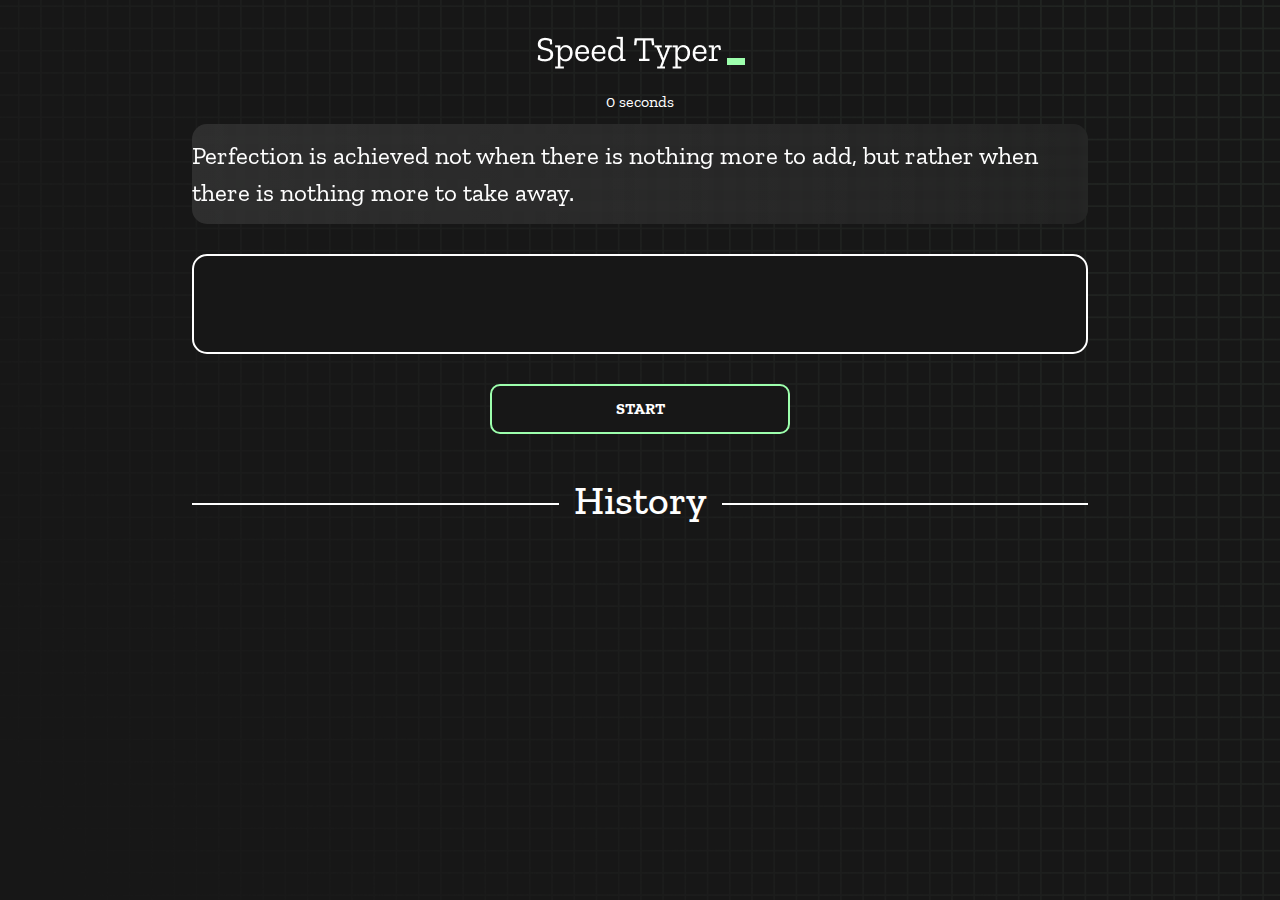
==== index.html @ 961de54b "Add files via upload" ====
<!DOCTYPE html>
<html lang="en">
  <head>
    <meta charset="UTF-8" />
    <meta http-equiv="X-UA-Compatible" content="IE=edge" />
    <meta name="viewport" content="width=device-width, initial-scale=1.0" />
    <title>Speed Monster</title>
    <link rel="stylesheet" href="https://stackpath.bootstrapcdn.com/bootstrap/4.5.2/css/bootstrap.min.css">
    <link rel="stylesheet" href="styles.css" />
    <link rel="preconnect" href="https://fonts.googleapis.com" />
    <link rel="preconnect" href="https://fonts.gstatic.com" crossorigin />
    <link
      href="https://fonts.googleapis.com/css2?family=Zilla+Slab:wght@300;400;500&display=swap"
      rel="stylesheet"
    />
    
  </head>
  <body>
    <h1 class="title"><img src="./logo.png" /></h1>
    <div id="show-time">0 seconds</div>

    <div class="box-container">
      <div id="question"></div>

      <div id="display" class="inactive"></div>

      <div class="buttons">
        <button id="starts">START</button>
      </div>

      <div class="divider-container">
        <div class="line"></div>
        <h1 class="title2">History</h1>
        <div class="line"></div>
      </div>
      <div id="histories" class="row"> </div>
    </div>

    <div id="countdown"></div>
    <div id="modal-background" class="hidden"></div>
    <div id="result" class="hidden"></div>

    <script src="./history.js"></script>
    <script src="./script.js"></script>
  </body>
</html>
---- styles.css ----
* {
  padding: 0;
  margin: 0;
  box-sizing: border-box;
}

body {
  background-image: url("./bg.png");
  background-size: cover;
  background-position: left top;
  font-family: "Zilla Slab", serif;
}

.box-container {
  width: 70%;
  margin: 0 auto;
}

#question {
  height: 100px;
  display: flex;
  align-items: center;
  justify-content: center;
  color: white;
  font-size: 25px;
  border-radius: 15px;
  background: rgb(255, 255, 255);
  background: linear-gradient(
    92.49deg,
    rgba(255, 255, 255, 0.1) 0.18%,
    rgba(255, 255, 255, 0.05) 99.85%
  );
  backdrop-filter: blur(5px);
  margin-bottom: 30px;
}

#display {
  height: 100px;
  display: flex;
  flex-wrap: wrap;
  align-items: center;
  padding-left: 5rem;
  color: white;
  font-size: 32px;
  background-color: #171717;
  border: 2px solid #9dffad;
  border-radius: 15px;
}

#countdown {
  position: fixed;
  height: 100vh;
  width: 100vw;
  background-color: rgba(0, 0, 0, 0.8);
  top: 0;
  left: 0;
  display: flex;
  align-items: center;
  justify-content: center;
  font-size: 3rem;
  color: white;
  display: none;
}

#result {
  position: fixed;
  top: 50%;
  left: 50%;
  transform: translate(-50%, -50%);
  height: 250px;
  width: 400px;
  background-color: #171717;
  border-radius: 15px;
  border: 2px solid #9dffad;
  color: white;
  text-align: center;
  padding: 2rem;
}

#show-time{
  text-align: center;
  color: white;
  margin: 10px 0;
}

.green {
  color: #9dffad;
}
.red {
  color: #eb6565;
}
.bold {
  font-weight: 700;
}
.inactive {
  border: 2px solid white !important;
}
.hidden {
  display: none;
}
.title {
  text-align: center;
  color: white;
  margin: 20px 0;
}

.divider-container {
  height: 80px;
  display: flex;
  justify-content: center;
  align-items: center;
  gap: 15px;
  margin: 0 auto;
}

.line {
  height: 2px;
  background: white;
  width: 100%;
}

.title2 {
  color: white;
  display: block;
}

.buttons {
  display: flex;
  justify-content: center;
  margin: 30px 0;
}
button {
  padding: 10px 20px;
  border: none;
  font-size: 16px;
  font-weight: bold;
  width: 300px;
  height: 50px;
  color: white;
  background-color: #171717;
  border-radius: 10px;
  border: 2px solid #9dffad;
  cursor: pointer;
}

#histories {
  display: flex;
  flex-wrap: wrap;
  justify-content: space-around;
}

.card {
  width: 100%;
  height: 100%;
  padding: 50px;
  display: flex;
  justify-content: space-between;
  align-items: center;
  padding: 20px 30px;
  color: white;
  border-radius: 15px;
  background: rgb(255, 255, 255);
  background: linear-gradient(
    92.49deg,
    rgba(255, 255, 255, 0.1) 0.18%,
    rgba(255, 255, 255, 0.05) 99.85%
  );
  backdrop-filter: blur(5px);
  margin-bottom: 30px;
}

#modal-background {
  background: rgb(255, 255, 255);
  background: linear-gradient(
    92.49deg,
    rgba(255, 255, 255, 0.1) 0.18%,
    rgba(255, 255, 255, 0.05) 99.85%
  );
  backdrop-filter: blur(5px);
  height: 100vh;
  width: 100%;
  position: fixed;
  top: 0;
}

@media only screen and (max-width: 700px) {
  .box-container {
    padding: 0 20px;
    width: 100%;
  }
  .card {
    flex-direction: column;
  }
  
}

/* @media only screen and (min-width: 701px) {
  .box-container {
    padding: 0 20px;
    width: 100%;
  }
  .card {
    flex-direction: column;
  }

  #histories {
    flex-direction: d-flex;
  }
  
} */
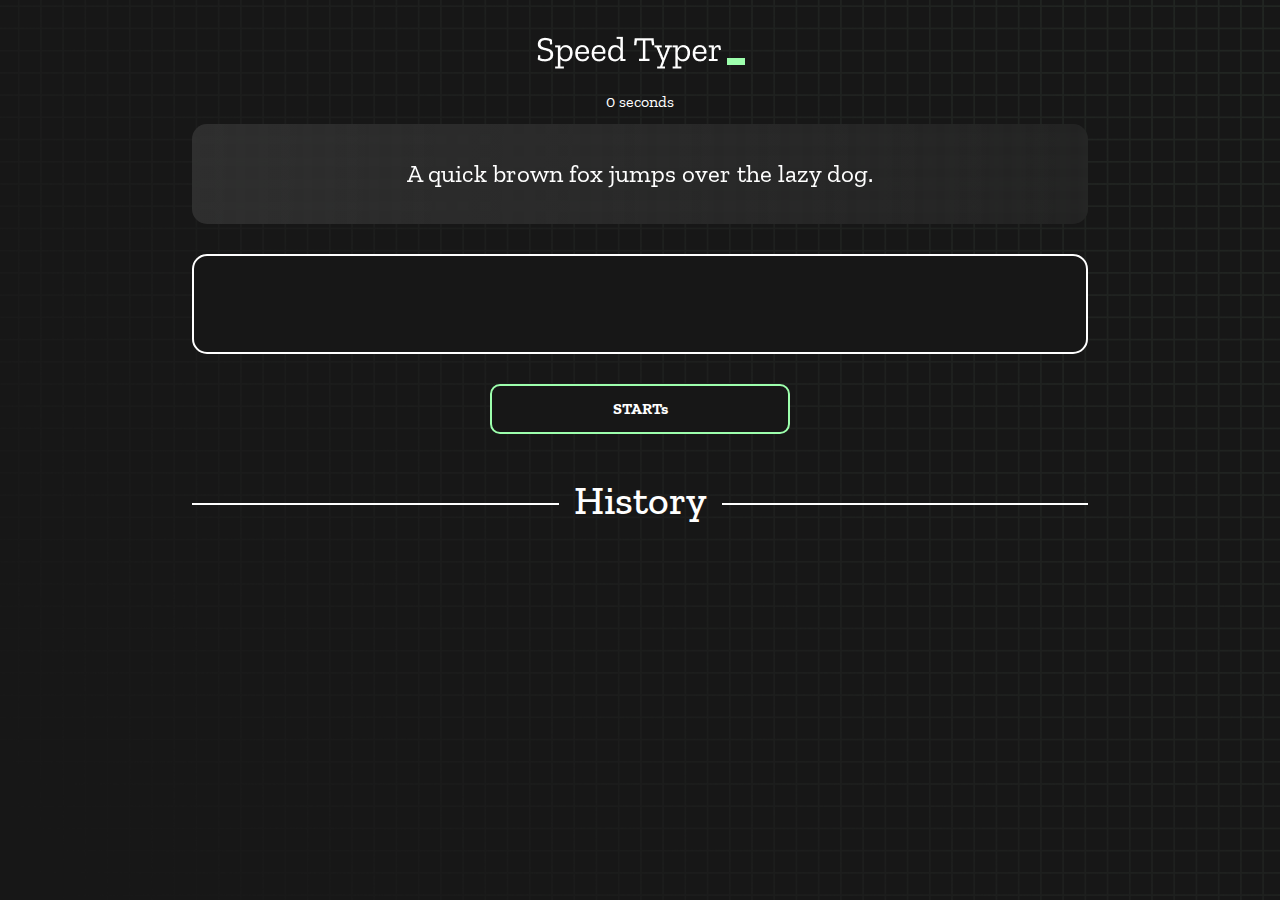
==== commit 3f6d0e11: "Add files via upload" ====
--- a/index.html
+++ b/index.html
@@ -25,7 +25,7 @@
       <div id="display" class="inactive"></div>
 
       <div class="buttons">
-        <button id="starts">START</button>
+        <button id="starts">STARTs</button>
       </div>
 
       <div class="divider-container">
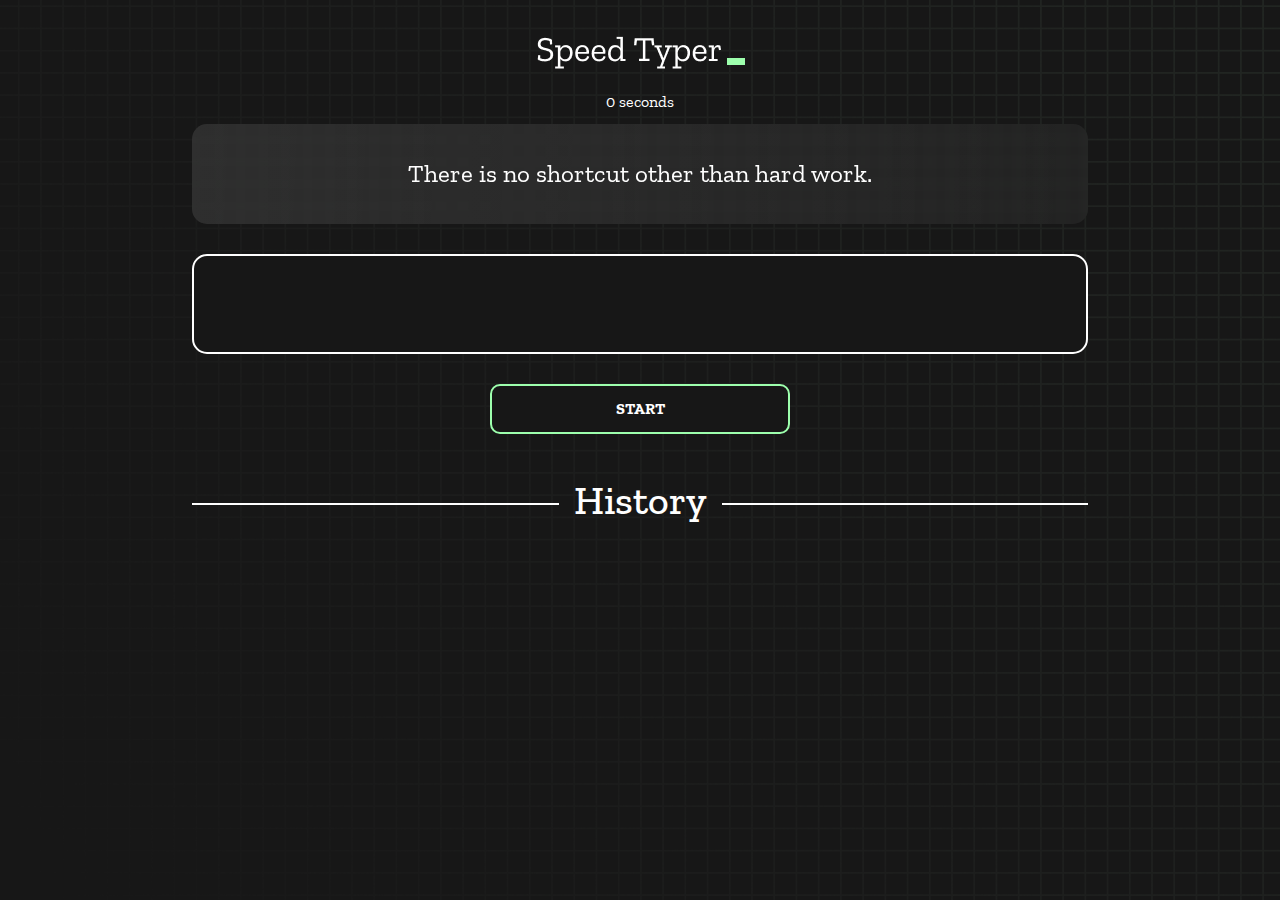
==== commit 59e9416f: "Add files via upload" ====
--- a/index.html
+++ b/index.html
@@ -25,7 +25,7 @@
       <div id="display" class="inactive"></div>
 
       <div class="buttons">
-        <button id="starts">STARTs</button>
+        <button id="starts">START</button>
       </div>
 
       <div class="divider-container">
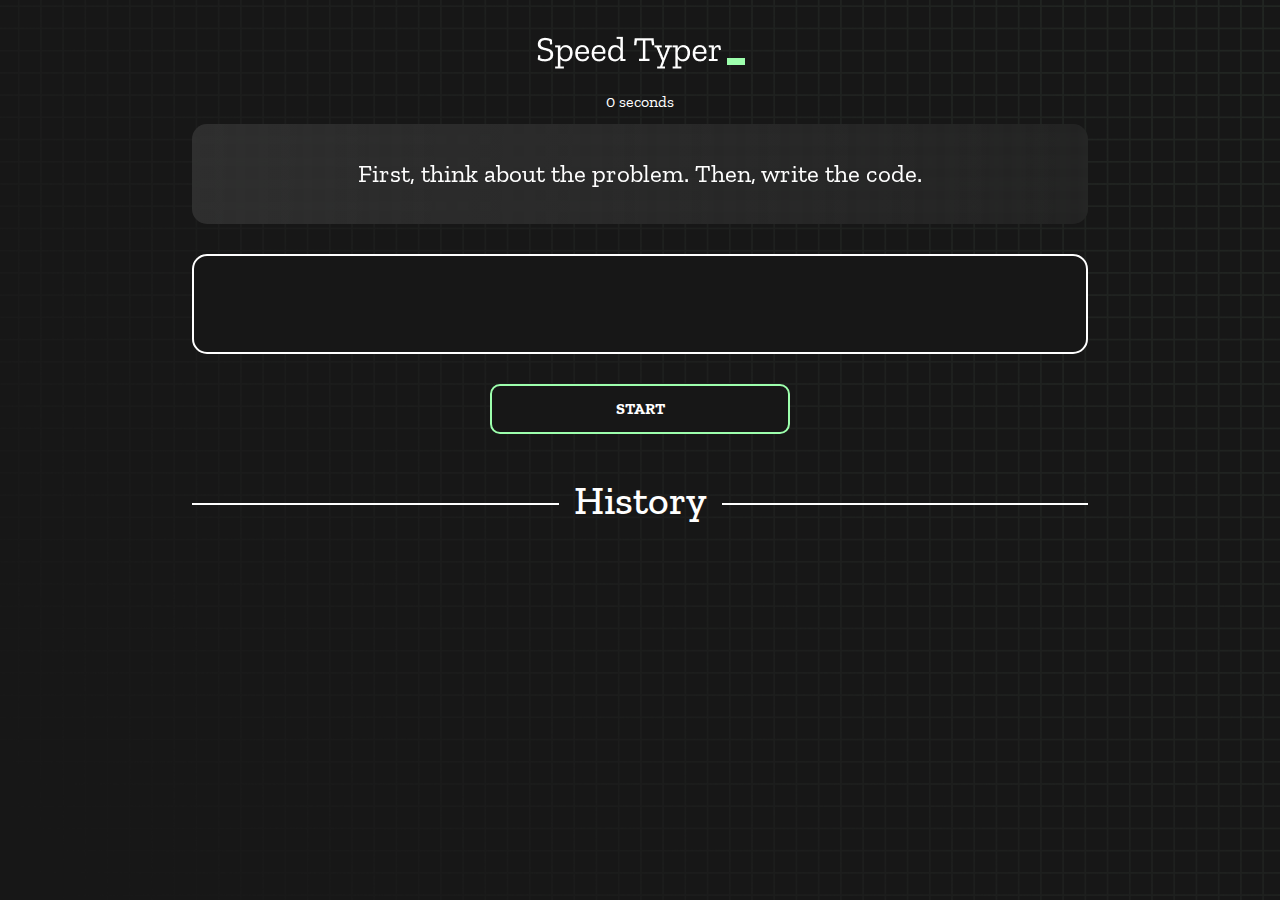
==== commit 0ebc6beb: "Add files via upload" ====
(no text change in the page or its own stylesheets)
